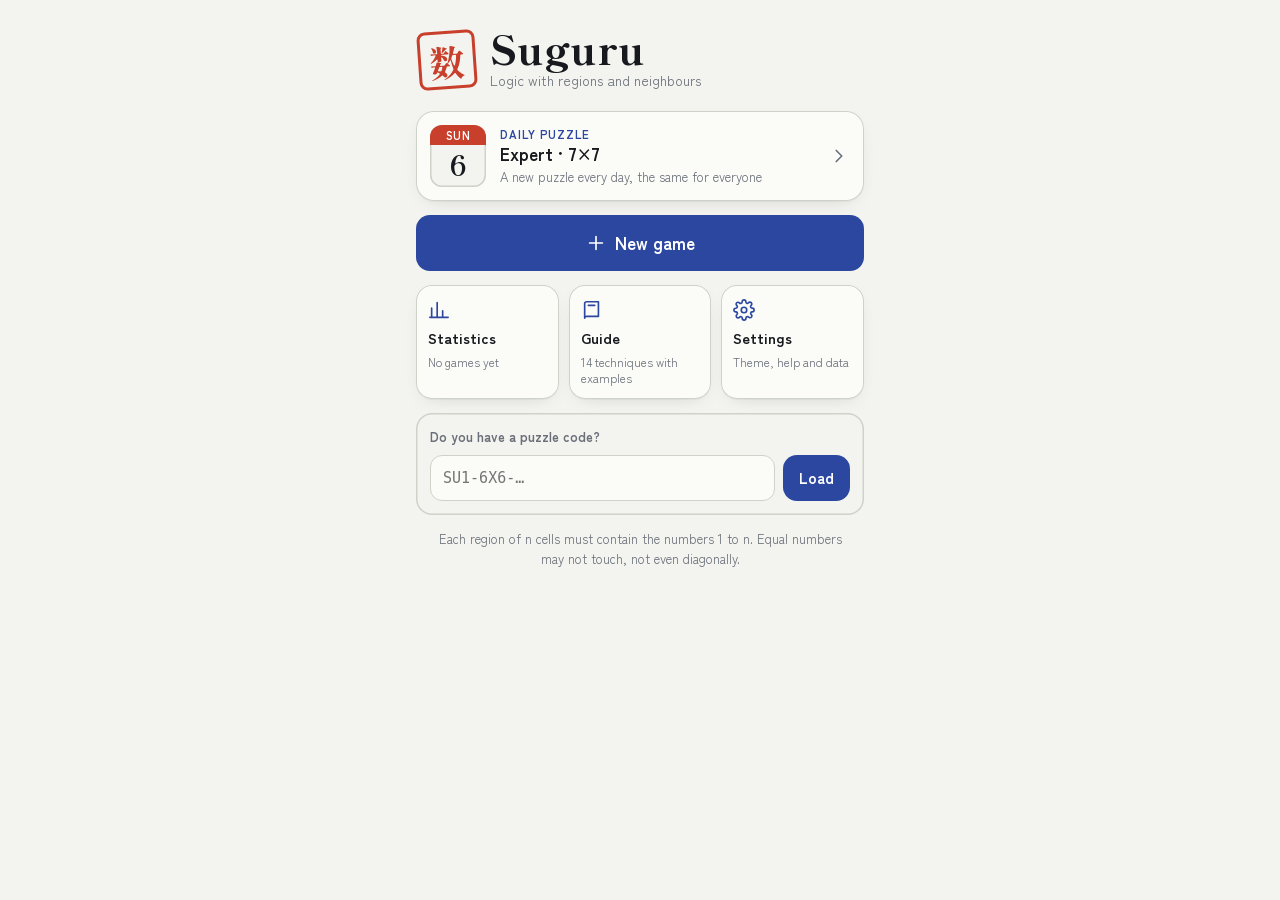
==== web/index.html @ 10d122e7 "Add files via upload" ====
<!DOCTYPE html>
<html lang="da">
<head>
<meta charset="utf-8">
<meta name="viewport" content="width=device-width, initial-scale=1, viewport-fit=cover">
<title>Suguru</title>
<meta name="description" content="Suguru med ægte sværhedsgrad, guidede hints og statistik.">
<meta name="theme-color" id="themeColor" content="#f3f4ef">
<meta name="apple-mobile-web-app-capable" content="yes">
<meta name="mobile-web-app-capable" content="yes">
<meta name="apple-mobile-web-app-status-bar-style" content="default">
<meta name="apple-mobile-web-app-title" content="Suguru">
<link rel="manifest" href="manifest.webmanifest">
<link rel="icon" href="icons/icon-192.png" type="image/png">
<link rel="apple-touch-icon" href="icons/apple-touch-icon.png">
<link rel="preconnect" href="https://fonts.googleapis.com">
<link rel="preconnect" href="https://fonts.gstatic.com" crossorigin>
<link href="https://fonts.googleapis.com/css2?family=Shippori+Mincho+B1:wght@600;800&family=Zen+Kaku+Gothic+New:wght@400;500;700&display=swap" rel="stylesheet">
<link rel="stylesheet" href="css/app.css">
</head>
<body>

<!-- ============ FORSIDE ============ -->
<section class="view" id="v-home" aria-label="Forside">
  <header class="hero">
    <div class="stamp" aria-hidden="true">数</div>
    <h1>Suguru</h1>
    <p>Logik med regioner og naboer</p>
  </header>

  <div class="card install" id="installCard" hidden>
    <svg class="i" viewBox="0 0 24 24"><path d="M12 3v12M8 7l4-4 4 4M5 12v7a2 2 0 0 0 2 2h10a2 2 0 0 0 2-2v-7"/></svg>
    <div><strong>Læg Suguru på hjemmeskærmen</strong><span class="sub">Tryk på Del-knappen i Safari og vælg »Føj til hjemmeskærm«. Så kører spillet som en app, også offline.</span></div>
    <button class="x" id="installX" type="button" aria-label="Skjul">×</button>
  </div>

  <button class="card" id="contCard" type="button" hidden>
    <div class="thumb" id="contThumb" aria-hidden="true"></div>
    <div><span class="eyebrow">Fortsæt</span><strong id="contTitle"></strong><span class="sub" id="contSub"></span></div>
    <svg class="i chev" viewBox="0 0 24 24"><path d="M9 6l6 6-6 6"/></svg>
  </button>

  <button class="card" id="dailyCard" type="button">
    <div class="cal" aria-hidden="true"><span id="dailyDow"></span><b id="dailyDay"></b></div>
    <div><span class="eyebrow">Dagens opgave</span><strong id="dailyTitle"></strong><span class="sub" id="dailySub"></span></div>
    <svg class="i chev" viewBox="0 0 24 24"><path d="M9 6l6 6-6 6"/></svg>
  </button>

  <button class="primary big" id="homeNew" type="button">
    <svg class="i" viewBox="0 0 24 24"><path d="M12 5v14M5 12h14"/></svg>Nyt spil</button>

  <div class="tiles">
    <button class="tile" id="homeStats" type="button">
      <svg class="i" viewBox="0 0 24 24"><path d="M4 20V10M10 20V4M16 20v-7M22 20H2"/></svg><span>Statistik</span><small id="homeStatsSub"></small></button>
    <button class="tile" id="homeGuide" type="button">
      <svg class="i" viewBox="0 0 24 24"><path d="M4 5a2 2 0 0 1 2-2h13v16H6a2 2 0 0 0-2 2zM4 5v16M8 7h7"/></svg><span>Guide</span><small>14 teknikker med eksempler</small></button>
    <button class="tile" id="homeSettings" type="button">
      <svg class="i" viewBox="0 0 24 24"><circle cx="12" cy="12" r="3"/><path d="M19.4 15a1.7 1.7 0 0 0 .3 1.8l.1.1a2 2 0 1 1-2.8 2.8l-.1-.1a1.7 1.7 0 0 0-1.8-.3 1.7 1.7 0 0 0-1 1.5V21a2 2 0 1 1-4 0v-.1a1.7 1.7 0 0 0-1.1-1.5 1.7 1.7 0 0 0-1.8.3l-.1.1a2 2 0 1 1-2.8-2.8l.1-.1a1.7 1.7 0 0 0 .3-1.8 1.7 1.7 0 0 0-1.5-1H3a2 2 0 1 1 0-4h.1a1.7 1.7 0 0 0 1.5-1.1 1.7 1.7 0 0 0-.3-1.8l-.1-.1a2 2 0 1 1 2.8-2.8l.1.1a1.7 1.7 0 0 0 1.8.3H9a1.7 1.7 0 0 0 1-1.5V3a2 2 0 1 1 4 0v.1a1.7 1.7 0 0 0 1 1.5 1.7 1.7 0 0 0 1.8-.3l.1-.1a2 2 0 1 1 2.8 2.8l-.1.1a1.7 1.7 0 0 0-.3 1.8V9a1.7 1.7 0 0 0 1.5 1H21a2 2 0 1 1 0 4h-.1a1.7 1.7 0 0 0-1.5 1z"/></svg><span>Indstillinger</span><small id="homeSetSub">Tema, hjælp og data</small></button>
  </div>

  <form class="codeform" id="codeForm">
    <label for="codeInput">Har du en opgavekode?</label>
    <div class="coderow">
      <input id="codeInput" type="text" placeholder="SU1-6X6-…" autocomplete="off" autocapitalize="characters" spellcheck="false">
      <button class="primary" type="submit">Hent</button>
    </div>
  </form>
  <p class="rules">Hver region med n felter skal indeholde tallene 1 til n. Ens tal må ikke røre hinanden, heller ikke diagonalt.</p>
</section>

<!-- ============ NYT SPIL ============ -->
<section class="view" id="v-new" aria-label="Nyt spil">
  <div class="bar"><button class="iconbtn" type="button" data-back aria-label="Tilbage"><svg class="i" viewBox="0 0 24 24"><path d="M15 6l-6 6 6 6"/></svg></button><h2>Nyt spil</h2><span></span></div>
  <h3 class="sec">Størrelse</h3>
  <div class="sizes" id="sizes" role="group" aria-label="Størrelse"></div>
  <h3 class="sec">Sværhedsgrad</h3>
  <div id="levels"></div>
  <h3 class="sec">Nuance <small>· hvor i niveauet</small></h3>
  <div class="seg" id="nuances" role="group" aria-label="Nuance"></div>
  <h3 class="sec">Type <small>· ét svært træk eller mange</small></h3>
  <div class="seg" id="kinds" role="group" aria-label="Type"></div>
  <h3 class="sec">Teknik <small>· valgfrit</small></h3>
  <div id="musts"></div>
  <h3 class="sec">Regioner op til</h3>
  <div class="seg" id="maxsizes" role="group" aria-label="Største region"></div>
  <p class="note" id="newNote"></p>
  <div class="dock"><button class="primary big" id="startBtn" type="button">Start</button></div>
</section>

<!-- ============ SPIL ============ -->
<section class="view" id="v-game" aria-label="Spillet">
  <div class="bar">
    <button class="iconbtn" type="button" id="gameBack" aria-label="Til forsiden"><svg class="i" viewBox="0 0 24 24"><path d="M15 6l-6 6 6 6"/></svg></button>
    <button class="titlebtn" type="button" id="gameTitle" aria-label="Om opgaven og sværhedsgraden"><span class="pill" id="levelPill"></span><small id="gameSub"></small></button>
    <button class="iconbtn" type="button" id="menuBtn" aria-label="Menu"><svg class="i" viewBox="0 0 24 24"><circle cx="5" cy="12" r="1.2"/><circle cx="12" cy="12" r="1.2"/><circle cx="19" cy="12" r="1.2"/></svg></button>
  </div>
  <div class="status" id="status" aria-live="polite"></div>
  <div class="board"><svg id="grid" role="grid" aria-label="Suguru-gitter"></svg></div>

  <div class="hint" id="hintPanel" hidden aria-live="polite">
    <div class="hint-head"><span class="hint-tag" id="hintTag">Hint</span>
      <button type="button" class="hint-close" id="hintClose" aria-label="Luk hint">×</button></div>
    <p id="hintText"></p>
    <details id="hintChain" hidden><summary id="hintChainSum">Se hele kæden</summary><ol id="hintChainList"></ol></details>
    <div class="hint-nav" id="hintNav">
      <button type="button" id="hintPrev">Forrige</button>
      <div class="hdots" id="hintDots" aria-hidden="true"></div>
      <button type="button" class="go" id="hintNext">Næste</button>
    </div>
    <button type="button" class="link" id="hintGuide">Læs om teknikken i guiden</button>
  </div>

  <p class="msg" id="msg" aria-live="polite"></p>
  <div class="pad" id="pad"></div>
  <div class="tools">
    <button type="button" id="noteBtn" aria-pressed="false"><svg class="i" viewBox="0 0 24 24"><path d="M16.5 3.5a2.1 2.1 0 0 1 3 3L8 18l-4 1 1-4z"/></svg>Blyant</button>
    <button type="button" id="eraseBtn"><svg class="i" viewBox="0 0 24 24"><path d="M20 20H8l-4-4a1.5 1.5 0 0 1 0-2.1L13.9 4a1.5 1.5 0 0 1 2.1 0l4 4a1.5 1.5 0 0 1 0 2.1L11 19M7 11l6 6"/></svg>Visk ud</button>
    <button type="button" id="undoBtn"><svg class="i" viewBox="0 0 24 24"><path d="M9 14L4 9l5-5"/><path d="M4 9h10.5a5.5 5.5 0 0 1 0 11H11"/></svg>Fortryd</button>
    <button type="button" id="hintBtn"><svg class="i" viewBox="0 0 24 24"><path d="M9 18h6M10 21h4M12 3a6 6 0 0 0-3.6 10.8c.6.5 1 1.2 1.1 2.2h5c.1-1 .5-1.7 1.1-2.2A6 6 0 0 0 12 3z"/></svg>Hint</button>
  </div>
  <p class="padhint" id="padhint"></p>
</section>

<!-- ============ STATISTIK ============ -->
<section class="view" id="v-stats" aria-label="Statistik">
  <div class="bar"><button class="iconbtn" type="button" data-back aria-label="Tilbage"><svg class="i" viewBox="0 0 24 24"><path d="M15 6l-6 6 6 6"/></svg></button><h2>Statistik</h2><span></span></div>
  <div id="statsBody" style="display:flex;flex-direction:column;gap:12px"></div>
</section>

<!-- ============ INDSTILLINGER ============ -->
<section class="view" id="v-settings" aria-label="Indstillinger">
  <div class="bar"><button class="iconbtn" type="button" data-back aria-label="Tilbage"><svg class="i" viewBox="0 0 24 24"><path d="M15 6l-6 6 6 6"/></svg></button><h2>Indstillinger</h2><span></span></div>
  <div id="setBody" style="display:flex;flex-direction:column;gap:12px"></div>
</section>

<!-- ============ GUIDE ============ -->
<section class="view" id="v-guide" aria-label="Guide">
  <div class="bar"><button class="iconbtn" type="button" data-back aria-label="Tilbage"><svg class="i" viewBox="0 0 24 24"><path d="M15 6l-6 6 6 6"/></svg></button><h2>Guide</h2><span></span></div>
  <iframe id="guideFrame" title="Suguru-strategier"></iframe>
</section>

<div class="sheet" id="sheet" hidden><div class="backdrop" id="sheetBackdrop"></div>
  <div class="panel" role="dialog" aria-modal="true"><div class="grab" aria-hidden="true"></div><div id="sheetBody"></div></div></div>
<div class="busy" id="busy" hidden><div class="busycard"><div class="spinner" aria-hidden="true">数</div><p id="busyText">Laver opgave …</p>
  <small id="busySub"></small><button class="secondary" type="button" id="busyCancel">Annullér</button></div></div>
<div class="tip" id="tip" hidden role="tooltip"></div>
<div class="toast" id="toast" role="status"></div>

<script src="js/lang/en.js"></script>
<script src="js/i18n.js"></script>
<script src="js/engine.js"></script>
<script src="js/tutor.js"></script>
<script src="js/grade.js"></script>
<script src="js/code.js"></script>
<script src="js/route.js"></script>
<script src="js/core.js"></script>
<script src="js/home.js"></script>
<script src="js/newgame.js"></script>
<script src="js/store.js"></script>
<script src="js/board.js"></script>
<script src="js/play.js"></script>
<script src="js/stats.js"></script>
<script src="js/analysis.js"></script>
<script src="js/settings.js"></script>
<script src="js/main.js"></script>
</body>
</html>
---- web/css/app.css ----
/* Papir og tusch: lyst papir, sort blæk, indigo til dine tal, rødt stempel. Én smal kolonne til telefonen. */
:root {
  --paper: #f3f4ef;
  --cell: #fbfbf8;
  --ink: #17191e;
  --indigo: #2c47a0;
  --mute: #6a6f79;
  --grid: #cfd2c9;
  --sel: #c9d6f8;
  --given: #e1e3da;
  --warn: #b4690e;
  --pat: #dde4f7;
  --tgt: #f5e9bd;
  --hypo: #a8610b;
  --badbg: #f6d6ce;
  --peer: #eef0ea;
  --same: #e6ebf8;
  --bad: #c8402b;
  --stamp: #c8402b;
  --chip: #e7e9e2;
  --onaccent: #ffffff;
  --shadow: 0 1px 0 rgba(23, 25, 30, 0.04), 0 6px 20px -12px rgba(23, 25, 30, 0.25);
  --font-display: "Shippori Mincho B1", "Hiragino Mincho ProN", Georgia, serif;
  --font-body: "Zen Kaku Gothic New", "Hiragino Sans", system-ui, sans-serif;
  --mono: ui-monospace, "SF Mono", Menlo, monospace;
  color-scheme: light;
}
@media (prefers-color-scheme: dark) {
  :root:not([data-theme="light"]) {
    --paper: #121419;
    --cell: #1a1d23;
    --ink: #e9eaee;
    --indigo: #93a9f2;
    --mute: #959aa6;
    --grid: #343843;
    --sel: #33437a;
    --given: #2a2e37;
    --warn: #f0a54a;
    --pat: #26304f;
    --tgt: #3d3520;
    --hypo: #f0a54a;
    --badbg: #4a2620;
    --peer: #1d2028;
    --same: #222a40;
    --bad: #ff7c64;
    --stamp: #e0563f;
    --chip: #252830;
    --onaccent: #0f1220;
    --shadow: 0 0 0 1px rgba(255, 255, 255, 0.03);
    color-scheme: dark;
  }
}
:root[data-theme="dark"] {
  --paper: #121419;
  --cell: #1a1d23;
  --ink: #e9eaee;
  --indigo: #93a9f2;
  --mute: #959aa6;
  --grid: #343843;
  --sel: #33437a;
  --given: #2a2e37;
  --warn: #f0a54a;
  --pat: #26304f;
  --tgt: #3d3520;
  --hypo: #f0a54a;
  --badbg: #4a2620;
  --peer: #1d2028;
  --same: #222a40;
  --bad: #ff7c64;
  --stamp: #e0563f;
  --chip: #252830;
  --onaccent: #0f1220;
  --shadow: 0 0 0 1px rgba(255, 255, 255, 0.03);
  color-scheme: dark;
}
* {
  box-sizing: border-box;
}
html,
body {
  margin: 0;
  background: var(--paper);
  color: var(--ink);
}
body {
  font-family: var(--font-body);
  font-size: 15px;
  line-height: 1.5;
  -webkit-tap-highlight-color: transparent;
  padding: env(safe-area-inset-top) env(safe-area-inset-right) 0 env(safe-area-inset-left);
  overscroll-behavior-y: none;
}
button {
  font: inherit;
  color: inherit;
  touch-action: manipulation;
  -webkit-user-select: none;
  user-select: none;
  -webkit-touch-callout: none;
}
.pad,
.tools,
.board {
  touch-action: manipulation;
}
button:focus-visible,
a:focus-visible,
input:focus-visible,
textarea:focus-visible {
  outline: 2px solid var(--indigo);
  outline-offset: 2px;
}
[hidden] {
  display: none !important;
}
svg.i {
  width: 22px;
  height: 22px;
  flex: 0 0 auto;
  fill: none;
  stroke: currentColor;
  stroke-width: 1.8;
  stroke-linecap: round;
  stroke-linejoin: round;
}

.view {
  display: none;
  max-width: 480px;
  margin: 0 auto;
  min-height: 100vh;
  min-height: 100dvh;
  flex-direction: column;
  gap: 14px;
  padding: 10px 16px calc(28px + env(safe-area-inset-bottom));
}
.view.active {
  display: flex;
}
@media (prefers-reduced-motion: no-preference) {
  .view.active.fwd {
    animation: inR 0.24s cubic-bezier(0.2, 0.8, 0.2, 1);
  }
  .view.active.back {
    animation: inL 0.24s cubic-bezier(0.2, 0.8, 0.2, 1);
  }
  @keyframes inR {
    from {
      opacity: 0;
      transform: translateX(24px);
    }
    to {
      opacity: 1;
      transform: none;
    }
  }
  @keyframes inL {
    from {
      opacity: 0;
      transform: translateX(-24px);
    }
    to {
      opacity: 1;
      transform: none;
    }
  }
}

/* Topbjælke */
.bar {
  display: grid;
  grid-template-columns: 44px 1fr 44px;
  align-items: center;
  min-height: 48px;
  position: sticky;
  top: 0;
  z-index: 5;
  margin: -10px -16px 0;
  padding: env(safe-area-inset-top, 0) 10px 0;
  background: color-mix(in srgb, var(--paper) 88%, transparent);
  -webkit-backdrop-filter: blur(10px);
  backdrop-filter: blur(10px);
}
.bar h2 {
  margin: 0;
  text-align: center;
  font-family: var(--font-display);
  font-weight: 800;
  font-size: 19px;
}
.iconbtn {
  width: 44px;
  height: 44px;
  display: grid;
  place-items: center;
  border: 0;
  background: none;
  border-radius: 12px;
  cursor: pointer;
  color: var(--ink);
}
.iconbtn:active {
  background: var(--chip);
}
.iconbtn svg.i {
  width: 26px;
  height: 26px;
}

/* Forside */
.hero {
  display: grid;
  grid-template-columns: auto 1fr;
  gap: 2px 14px;
  align-items: center;
  padding: 18px 2px 6px;
}
.stamp {
  grid-row: span 2;
  width: 58px;
  height: 58px;
  border: 3px solid var(--stamp);
  color: var(--stamp);
  border-radius: 8px;
  display: grid;
  place-items: center;
  font-family: var(--font-display);
  font-weight: 800;
  font-size: 36px;
  transform: rotate(-4deg);
}
.hero h1 {
  margin: 0;
  font-family: var(--font-display);
  font-weight: 800;
  font-size: 40px;
  line-height: 1;
  letter-spacing: 0.01em;
}
.hero p {
  margin: 0;
  color: var(--mute);
  font-size: 14px;
}
.card {
  display: grid;
  grid-template-columns: auto 1fr auto;
  gap: 14px;
  align-items: center;
  width: 100%;
  text-align: left;
  background: var(--cell);
  border: 0;
  border-radius: 18px;
  padding: 14px;
  box-shadow:
    var(--shadow),
    inset 0 0 0 1px var(--grid);
  cursor: pointer;
}
.card:active {
  transform: scale(0.99);
}
.card .eyebrow {
  display: block;
  font-size: 11.5px;
  font-weight: 700;
  letter-spacing: 0.08em;
  text-transform: uppercase;
  color: var(--indigo);
}
.card strong {
  display: block;
  font-size: 17px;
  line-height: 1.25;
}
.card .sub {
  display: block;
  font-size: 13px;
  color: var(--mute);
  margin-top: 2px;
}
.card .chev {
  color: var(--mute);
}
.thumb svg {
  display: block;
  width: 64px;
  height: 64px;
}
.cal {
  width: 56px;
  height: 62px;
  border-radius: 12px;
  background: var(--paper);
  box-shadow: inset 0 0 0 1.5px var(--grid);
  display: grid;
  grid-template-rows: 20px 1fr;
  overflow: hidden;
  text-align: center;
}
.cal span {
  background: var(--stamp);
  color: #fff;
  font-size: 11px;
  font-weight: 700;
  letter-spacing: 0.06em;
  text-transform: uppercase;
  line-height: 20px;
}
.cal b {
  font-family: var(--font-display);
  font-size: 27px;
  line-height: 40px;
}
.badge {
  display: inline-flex;
  align-items: center;
  gap: 4px;
  font-size: 12px;
  font-weight: 700;
  padding: 2px 8px;
  border-radius: 999px;
  background: var(--chip);
  color: var(--ink);
}
.badge.ok {
  background: color-mix(in srgb, var(--indigo) 18%, var(--cell));
  color: var(--indigo);
}
.primary {
  border: 0;
  background: var(--indigo);
  color: var(--onaccent);
  font-weight: 700;
  padding: 12px 16px;
  border-radius: 14px;
  cursor: pointer;
}
.primary.big {
  width: 100%;
  font-size: 17px;
  padding: 15px;
  display: flex;
  justify-content: center;
  align-items: center;
  gap: 8px;
}
.primary:active {
  filter: brightness(0.94);
}
.primary:disabled {
  opacity: 0.5;
}
.secondary {
  border: 0;
  background: var(--chip);
  color: var(--ink);
  font-weight: 700;
  padding: 12px 16px;
  border-radius: 14px;
  cursor: pointer;
}
.tiles {
  display: grid;
  grid-template-columns: repeat(3, 1fr);
  gap: 10px;
}
.tile {
  display: flex;
  flex-direction: column;
  align-items: flex-start;
  gap: 6px;
  padding: 14px 12px;
  border: 0;
  border-radius: 16px;
  background: var(--cell);
  box-shadow:
    var(--shadow),
    inset 0 0 0 1px var(--grid);
  cursor: pointer;
  text-align: left;
}
.tile svg.i {
  color: var(--indigo);
}
.tile span {
  font-weight: 700;
  font-size: 14.5px;
}
.tile small {
  color: var(--mute);
  font-size: 12px;
  line-height: 1.3;
}
.codeform {
  display: flex;
  flex-direction: column;
  gap: 8px;
  padding: 14px;
  border-radius: 16px;
  background: transparent;
  box-shadow: inset 0 0 0 1.5px var(--grid);
}
.codeform label {
  font-size: 13px;
  font-weight: 700;
  color: var(--mute);
}
.coderow {
  display: flex;
  gap: 8px;
}
.coderow input {
  flex: 1;
  min-width: 0;
  font: 500 15px var(--mono);
  padding: 10px 12px;
  border-radius: 12px;
  border: 1.5px solid var(--grid);
  background: var(--cell);
  color: var(--ink);
  text-transform: uppercase;
}
.rules {
  margin: 0;
  font-size: 13px;
  color: var(--mute);
  text-align: center;
  padding: 0 12px;
}
.install {
  grid-template-columns: auto 1fr auto;
  cursor: default;
}
.install .x {
  border: 0;
  background: none;
  color: var(--mute);
  font-size: 22px;
  cursor: pointer;
  padding: 0 4px;
  align-self: start;
}
.install svg.i {
  color: var(--indigo);
}

/* Nyt spil */
.sec {
  margin: 8px 2px 0;
  font-size: 12px;
  font-weight: 700;
  letter-spacing: 0.08em;
  text-transform: uppercase;
  color: var(--mute);
}
.sec small {
  text-transform: none;
  letter-spacing: 0;
  font-weight: 500;
}
.sizes {
  display: grid;
  grid-template-columns: repeat(5, 1fr);
  gap: 8px;
}
.size {
  display: flex;
  flex-direction: column;
  align-items: center;
  gap: 6px;
  padding: 10px 4px 8px;
  border-radius: 14px;
  border: 0;
  background: var(--cell);
  box-shadow: inset 0 0 0 1.5px var(--grid);
  cursor: pointer;
  font-variant-numeric: tabular-nums;
}
.size svg {
  width: 34px;
  height: 34px;
}
.size b {
  font-size: 14px;
}
.size[aria-pressed="true"] {
  box-shadow: inset 0 0 0 2.5px var(--indigo);
  background: color-mix(in srgb, var(--indigo) 8%, var(--cell));
}
.size[aria-pressed="true"] b {
  color: var(--indigo);
}
.bands {
  display: grid;
  grid-template-columns: repeat(3, 1fr);
  gap: 8px;
}
.band {
  display: grid;
  grid-template-columns: auto 1fr;
  gap: 0 8px;
  align-items: center;
  text-align: left;
  padding: 9px 10px;
  border: 0;
  border-radius: 14px;
  background: var(--cell);
  box-shadow: inset 0 0 0 1.5px var(--grid);
  cursor: pointer;
}
.band b {
  grid-row: span 2;
  font-family: var(--font-display);
  font-weight: 800;
  font-size: 26px;
  color: var(--mute);
}
.band span {
  font-weight: 700;
  font-size: 13.5px;
  line-height: 1.2;
}
.band small {
  font-size: 11.5px;
  color: var(--mute);
}
.band[aria-pressed="true"] {
  box-shadow: inset 0 0 0 2.5px var(--indigo);
  background: color-mix(in srgb, var(--indigo) 8%, var(--cell));
}
.band[aria-pressed="true"] b {
  color: var(--indigo);
}
#musts details summary {
  cursor: pointer;
  color: var(--indigo);
  font-weight: 700;
  font-size: 13.5px;
  padding: 10px 4px 2px;
}
.group {
  background: var(--cell);
  border-radius: 16px;
  box-shadow: inset 0 0 0 1px var(--grid);
  overflow: hidden;
}
.group h4 {
  margin: 0;
  padding: 10px 14px 4px;
  font-size: 12.5px;
  color: var(--mute);
  font-weight: 700;
}
.lvl {
  display: grid;
  grid-template-columns: 30px 1fr auto 22px;
  gap: 0 10px;
  align-items: center;
  width: 100%;
  padding: 10px 14px;
  border: 0;
  background: none;
  text-align: left;
  cursor: pointer;
  border-top: 1px solid var(--grid);
}
.group h4 + .lvl {
  border-top: 0;
}
.lvl .n {
  font-family: var(--font-display);
  font-weight: 800;
  font-size: 22px;
  color: var(--mute);
  text-align: center;
}
.lvl .t {
  font-weight: 700;
}
.lvl .d {
  grid-column: 2;
  font-size: 12.5px;
  color: var(--mute);
  line-height: 1.35;
}
.lvl .c {
  grid-row: span 2;
  grid-column: 3;
  font-size: 12px;
  color: var(--mute);
  font-variant-numeric: tabular-nums;
}
.lvl .r {
  grid-row: span 2;
  grid-column: 4;
  width: 22px;
  height: 22px;
  border-radius: 50%;
  box-shadow: inset 0 0 0 2px var(--grid);
}
.lvl .n {
  grid-row: span 2;
}
.lvl[aria-pressed="true"] {
  background: color-mix(in srgb, var(--indigo) 8%, var(--cell));
}
.lvl[aria-pressed="true"] .n {
  color: var(--indigo);
}
.lvl[aria-pressed="true"] .r {
  box-shadow: inset 0 0 0 7px var(--indigo);
}
.seg {
  display: grid;
  grid-auto-flow: column;
  grid-auto-columns: 1fr;
  gap: 3px;
  padding: 3px;
  border-radius: 12px;
  background: var(--chip);
}
.seg button {
  border: 0;
  background: none;
  border-radius: 9px;
  padding: 8px 4px;
  font-size: 13.5px;
  font-weight: 500;
  cursor: pointer;
  line-height: 1.2;
}
.seg button small {
  display: block;
  font-size: 11px;
  color: var(--mute);
  font-variant-numeric: tabular-nums;
}
.seg button[aria-pressed="true"] {
  background: var(--cell);
  font-weight: 700;
  box-shadow: 0 1px 3px rgba(0, 0, 0, 0.12);
}
.seg button:disabled {
  opacity: 0.35;
}
.note {
  margin: 0;
  font-size: 13px;
  color: var(--mute);
  min-height: 1em;
}
.dock {
  position: sticky;
  bottom: 0;
  margin: auto -16px calc(-28px - env(safe-area-inset-bottom));
  padding: 12px 16px calc(14px + env(safe-area-inset-bottom));
  background: linear-gradient(to bottom, transparent, var(--paper) 30%);
}

/* Spil */
.titlebtn {
  display: flex;
  flex-direction: column;
  align-items: center;
  gap: 1px;
  border: 0;
  background: none;
  cursor: pointer;
  padding: 2px 0;
  min-width: 0;
}
.titlebtn small {
  color: var(--mute);
  font-size: 12px;
  white-space: nowrap;
  overflow: hidden;
  text-overflow: ellipsis;
  max-width: 100%;
}
.pill {
  display: inline-flex;
  align-items: center;
  gap: 6px;
  font-weight: 700;
  font-size: 15px;
  white-space: nowrap;
}
.pill .val {
  font-family: var(--font-display);
  font-weight: 800;
}
.pill svg.i {
  width: 16px;
  height: 16px;
  color: var(--mute);
}
.status {
  display: flex;
  align-items: center;
  gap: 10px;
  font-size: 13px;
  color: var(--mute);
  font-variant-numeric: tabular-nums;
  min-height: 22px;
}
.dots {
  display: inline-flex;
  gap: 3px;
}
.dots i {
  width: 6px;
  height: 6px;
  border-radius: 50%;
  background: var(--grid);
}
.dots i.on {
  background: var(--indigo);
}
.status .timer {
  margin-left: auto;
  font-weight: 700;
  color: var(--ink);
  font-size: 15px;
}
.board {
  position: relative;
}
svg#grid {
  display: block;
  width: 100%;
  height: auto;
  touch-action: manipulation;
  user-select: none;
  -webkit-user-select: none;
}
.pad {
  display: grid;
  grid-template-columns: repeat(var(--padn, 5), 1fr);
  gap: 7px;
}
.pad button {
  border: 0;
  border-radius: 12px;
  background: var(--cell);
  color: var(--ink);
  cursor: pointer;
  box-shadow: inset 0 0 0 1.5px var(--grid);
  font: 800 28px var(--font-display);
  padding: 9px 0;
}
.pad button:disabled {
  opacity: 0.28;
  cursor: default;
}
.pad button.cur {
  background: var(--indigo);
  color: var(--onaccent);
  box-shadow: none;
}
.pad.notes button {
  color: var(--mute);
  font-family: var(--font-body);
  font-weight: 500;
  font-size: 22px;
}
.tools {
  display: grid;
  grid-template-columns: repeat(4, 1fr);
  gap: 7px;
}
.tools button {
  display: flex;
  flex-direction: column;
  align-items: center;
  gap: 2px;
  border: 0;
  background: none;
  border-radius: 12px;
  padding: 6px 2px;
  font-size: 12px;
  font-weight: 500;
  color: var(--ink);
  cursor: pointer;
}
.tools button svg.i {
  width: 24px;
  height: 24px;
}
.tools button:active {
  background: var(--chip);
}
.tools button[aria-pressed="true"] {
  background: var(--indigo);
  color: var(--onaccent);
}
.tools button:disabled {
  opacity: 0.35;
}
.padhint {
  font-size: 12px;
  color: var(--mute);
  margin: -6px 0 0;
  text-align: center;
  min-height: 18px;
}
.msg {
  min-height: 21px;
  margin: -4px 0;
  font-weight: 500;
  font-size: 14px;
  text-align: center;
}
.msg.good {
  color: var(--indigo);
}
.msg.bad {
  color: var(--bad);
}
.msg.warn {
  color: var(--warn);
}
.hint {
  background: var(--cell);
  border-radius: 14px;
  box-shadow:
    inset 0 0 0 1px var(--grid),
    var(--shadow);
  border-left: 5px solid var(--indigo);
  padding: 10px 12px 12px 14px;
  display: flex;
  flex-direction: column;
  gap: 8px;
}
.hint-head {
  display: flex;
  align-items: center;
  gap: 8px;
}
.hint-tag {
  font-weight: 700;
  font-size: 13px;
  color: var(--indigo);
}
.hint-close {
  margin-left: auto;
  border: 0;
  background: none;
  color: var(--mute);
  font-size: 24px;
  line-height: 1;
  cursor: pointer;
  padding: 0 4px;
}
.hint p {
  margin: 0;
  font-size: 14.5px;
  line-height: 1.5;
}
.hint details {
  font-size: 13px;
  color: var(--mute);
}
.hint details summary {
  cursor: pointer;
  color: var(--indigo);
  font-weight: 500;
}
.hint details ol {
  margin: 6px 0 0;
  padding-left: 20px;
  display: flex;
  flex-direction: column;
  gap: 2px;
}
.hint-nav {
  display: grid;
  grid-template-columns: auto 1fr auto;
  gap: 8px;
  align-items: center;
}
.hint-nav button {
  border: 0;
  border-radius: 10px;
  background: var(--paper);
  font-weight: 500;
  font-size: 14px;
  padding: 8px 12px;
  box-shadow: inset 0 0 0 1.5px var(--grid);
  cursor: pointer;
  min-width: 84px;
}
.hint-nav button.go {
  background: var(--indigo);
  color: var(--onaccent);
  box-shadow: none;
  font-weight: 700;
}
.hint-nav button:disabled {
  opacity: 0.4;
}
.hdots {
  display: flex;
  justify-content: center;
  gap: 4px;
  flex-wrap: wrap;
}
.hdots i {
  width: 14px;
  height: 4px;
  border-radius: 2px;
  background: var(--grid);
}
.hdots i.on {
  background: var(--indigo);
}
.hint .link {
  align-self: flex-start;
  border: 0;
  background: none;
  padding: 0;
  color: var(--indigo);
  font-size: 13px;
  text-decoration: underline;
  cursor: pointer;
}
@media (prefers-reduced-motion: no-preference) {
  .cellbg {
    transition: fill 0.12s;
  }
  .solved-flash {
    animation: flash 0.9s ease-out;
  }
  @keyframes flash {
    0% {
      opacity: 0.2;
    }
    100% {
      opacity: 1;
    }
  }
}

/* Ark (bottom sheet) */
.sheet {
  position: fixed;
  inset: 0;
  z-index: 30;
}
.sheet .backdrop {
  position: absolute;
  inset: 0;
  background: rgba(10, 12, 16, 0.42);
  opacity: 0;
  transition: opacity 0.2s;
}
.sheet .panel {
  position: absolute;
  left: 0;
  right: 0;
  bottom: 0;
  max-width: 520px;
  margin: 0 auto;
  max-height: 88vh;
  max-height: 88dvh;
  overflow: auto;
  background: var(--paper);
  border-radius: 22px 22px 0 0;
  padding: 8px 18px calc(20px + env(safe-area-inset-bottom));
  transform: translateY(100%);
  transition: transform 0.26s cubic-bezier(0.2, 0.8, 0.2, 1);
  box-shadow: 0 -10px 40px rgba(0, 0, 0, 0.2);
}
.sheet.open .backdrop {
  opacity: 1;
}
.sheet.open .panel {
  transform: none;
}
.grab {
  width: 40px;
  height: 5px;
  border-radius: 3px;
  background: var(--grid);
  margin: 2px auto 12px;
}
.sheet h2 {
  margin: 0 0 4px;
  font-family: var(--font-display);
  font-weight: 800;
  font-size: 22px;
  text-wrap: balance;
}
.sheet p {
  margin: 0 0 10px;
}
.menu {
  display: flex;
  flex-direction: column;
  background: var(--cell);
  border-radius: 16px;
  box-shadow: inset 0 0 0 1px var(--grid);
  overflow: hidden;
  margin-bottom: 12px;
}
.menu button {
  display: flex;
  align-items: center;
  gap: 14px;
  padding: 13px 16px;
  border: 0;
  background: none;
  text-align: left;
  cursor: pointer;
  font-size: 15.5px;
  border-top: 1px solid var(--grid);
}
.menu button:first-child {
  border-top: 0;
}
.menu button:active {
  background: var(--chip);
}
.menu button svg.i {
  color: var(--indigo);
}
.menu button small {
  margin-left: auto;
  color: var(--mute);
  font-size: 12.5px;
  text-align: right;
}
.menu button.danger,
.menu button.danger svg.i {
  color: var(--bad);
}
.actions {
  display: flex;
  flex-direction: column;
  gap: 8px;
  margin-top: 8px;
}
.actions.row2 {
  flex-direction: row;
}
.actions.row2 > * {
  flex: 1;
}

/* Løst */
.solved {
  text-align: center;
  padding: 6px 0 4px;
}
.bigstamp {
  width: 92px;
  height: 92px;
  margin: 6px auto 10px;
  border: 4px solid var(--stamp);
  color: var(--stamp);
  border-radius: 12px;
  display: grid;
  place-items: center;
  font-family: var(--font-display);
  font-weight: 800;
  font-size: 58px;
  transform: rotate(-6deg);
}
@media (prefers-reduced-motion: no-preference) {
  .sheet.open .bigstamp {
    animation: stampin 0.5s cubic-bezier(0.3, 1.6, 0.5, 1) 0.1s both;
  }
  @keyframes stampin {
    from {
      transform: rotate(-20deg) scale(1.9);
      opacity: 0;
    }
    to {
      transform: rotate(-6deg) scale(1);
      opacity: 1;
    }
  }
}
.solved .sub {
  color: var(--mute);
  margin-bottom: 14px;
}
.record {
  display: inline-block;
  margin: 10px 0 0;
  padding: 6px 12px;
  border-radius: 999px;
  background: color-mix(in srgb, var(--indigo) 14%, var(--cell));
  color: var(--indigo);
  font-weight: 700;
  font-size: 13.5px;
}

.routeline {
  display: block;
  width: 100%;
  margin: 12px 0 0;
  padding: 10px 12px;
  border: 0;
  border-radius: 14px;
  background: var(--cell);
  box-shadow: inset 0 0 0 1px var(--grid);
  text-align: left;
  font-size: 13.5px;
  cursor: pointer;
  line-height: 1.4;
}
.routeline b {
  color: var(--indigo);
}
.routeline .more {
  display: block;
  color: var(--indigo);
  font-size: 12.5px;
  font-weight: 700;
  margin-top: 2px;
}
.rkpi {
  display: flex;
  align-items: baseline;
  gap: 10px;
  margin: 2px 0 6px;
}
.rkpi b {
  font-family: var(--font-display);
  font-weight: 800;
  font-size: 40px;
  line-height: 1;
  white-space: nowrap;
}
.rkpi span {
  font-size: 13px;
  color: var(--mute);
}
.notable {
  list-style: none;
  margin: 6px 0 0;
  padding: 0;
}
.notable li {
  padding: 9px 0;
  border-top: 1px solid var(--grid);
  font-size: 13.5px;
  line-height: 1.45;
}
.notable li b.k {
  display: inline-block;
  min-width: 0;
  margin-right: 6px;
  font-variant-numeric: tabular-nums;
}
.notable .tag {
  display: inline-block;
  font-size: 11px;
  font-weight: 700;
  letter-spacing: 0.04em;
  text-transform: uppercase;
  padding: 1px 7px;
  border-radius: 999px;
  background: var(--chip);
  color: var(--ink);
  margin-right: 6px;
}
.notable .tag.harder {
  background: color-mix(in srgb, var(--warn) 22%, var(--cell));
  color: var(--warn);
}
.notable .tag.wrong,
.notable .tag.guess {
  background: color-mix(in srgb, var(--bad) 18%, var(--cell));
  color: var(--bad);
}
.notable .tag.ahead {
  background: color-mix(in srgb, var(--indigo) 15%, var(--cell));
  color: var(--indigo);
}
.caveat {
  font-size: 12px;
  color: var(--mute);
  margin-top: 10px !important;
}

.fcard {
  border-radius: 14px;
  padding: 12px 14px;
  margin-top: 8px;
  background: var(--paper);
  box-shadow: inset 0 0 0 1px var(--grid);
}
.fcard.weak {
  box-shadow:
    inset 4px 0 0 var(--warn),
    inset 0 0 0 1px var(--grid);
}
.fcard.strong {
  box-shadow:
    inset 4px 0 0 var(--indigo),
    inset 0 0 0 1px var(--grid);
}
.fcard .eyebrow {
  display: block;
  font-size: 11.5px;
  font-weight: 700;
  letter-spacing: 0.08em;
  text-transform: uppercase;
  color: var(--warn);
}
.fcard.strong .eyebrow {
  color: var(--indigo);
}
.fcard strong {
  display: block;
  font-size: 17px;
  margin: 2px 0 4px;
}
.fcard strong small {
  font-weight: 500;
  color: var(--mute);
  font-size: 13px;
}
.fcard ul {
  margin: 0;
  padding-left: 18px;
  font-size: 13.5px;
  line-height: 1.45;
  display: flex;
  flex-direction: column;
  gap: 3px;
}

.feltq {
  margin: 12px 0 4px !important;
  font-size: 13px;
  color: var(--mute);
  text-align: left;
}
.seg.felt button {
  font-size: 11.5px;
  padding: 8px 2px;
}
.insight {
  border-radius: 12px;
  padding: 10px 12px;
  background: color-mix(in srgb, var(--indigo) 9%, var(--cell));
  font-size: 13.5px;
  line-height: 1.45;
  margin: 0 0 8px;
}
.insight.warn {
  background: color-mix(in srgb, var(--warn) 14%, var(--cell));
}
table.data td.num,
table.data th.num {
  text-align: right;
}
table.data tr.grp td {
  font-weight: 700;
  color: var(--mute);
  font-size: 11.5px;
  letter-spacing: 0.06em;
  text-transform: uppercase;
  padding-top: 10px;
  border-top: 0;
}

/* Statistik */
.kpis {
  display: grid;
  grid-template-columns: repeat(2, 1fr);
  gap: 10px;
}
.kpis.three {
  grid-template-columns: repeat(3, 1fr);
}
.kpi {
  background: var(--cell);
  border-radius: 16px;
  padding: 12px 14px;
  box-shadow: inset 0 0 0 1px var(--grid);
  text-align: left;
}
.kpis.three .kpi {
  text-align: center;
  padding: 10px 6px;
}
.kpi b {
  display: block;
  font-family: var(--font-display);
  font-weight: 800;
  font-size: 30px;
  line-height: 1.1;
  font-variant-numeric: tabular-nums;
}
.kpi span {
  display: block;
  font-size: 12.5px;
  font-weight: 700;
  color: var(--ink);
}
.kpi small {
  display: block;
  font-size: 12px;
  color: var(--mute);
}
.panelcard {
  background: var(--cell);
  border-radius: 16px;
  padding: 14px;
  box-shadow: inset 0 0 0 1px var(--grid);
}
.panelcard h3 {
  margin: 0 0 2px;
  font-size: 15px;
}
.panelcard > p {
  margin: 0 0 10px;
  font-size: 12.5px;
  color: var(--mute);
}
.barrow {
  display: grid;
  grid-template-columns: 22px minmax(0, 1fr) 36px 46px;
  gap: 2px 8px;
  align-items: center;
  padding: 5px 0;
  cursor: default;
}
.barrow .n {
  font-family: var(--font-display);
  font-weight: 800;
  color: var(--mute);
  text-align: center;
  grid-row: span 2;
}
.barrow .name {
  font-size: 13px;
  white-space: nowrap;
  overflow: hidden;
  text-overflow: ellipsis;
}
.barrow .track {
  grid-column: 2;
  height: 8px;
  border-radius: 4px;
  background: var(--chip);
  overflow: hidden;
}
.barrow .fill {
  height: 100%;
  border-radius: 4px;
  background: var(--indigo);
  min-width: 0;
}
.barrow .cnt {
  grid-column: 3;
  grid-row: 1 / span 2;
  text-align: right;
  font-weight: 700;
  font-variant-numeric: tabular-nums;
}
.barrow .best {
  grid-column: 4;
  grid-row: 1 / span 2;
  text-align: right;
  font-size: 12px;
  color: var(--mute);
  font-variant-numeric: tabular-nums;
}
.barrow.zero .name,
.barrow.zero .cnt {
  color: var(--mute);
}
.heat {
  display: block;
  width: 100%;
  height: auto;
}
.legendrow {
  display: flex;
  align-items: center;
  gap: 4px;
  justify-content: flex-end;
  font-size: 11.5px;
  color: var(--mute);
  margin-top: 6px;
}
.legendrow i {
  width: 11px;
  height: 11px;
  border-radius: 3px;
  display: inline-block;
}
.trend {
  display: block;
  width: 100%;
  height: auto;
}
.games {
  display: flex;
  flex-direction: column;
}
.game {
  display: grid;
  grid-template-columns: 46px 1fr auto;
  gap: 0 12px;
  align-items: center;
  padding: 10px 0;
  border: 0;
  border-top: 1px solid var(--grid);
  background: none;
  text-align: left;
  cursor: pointer;
  width: 100%;
}
.game:first-child {
  border-top: 0;
}
.game .v {
  font-family: var(--font-display);
  font-weight: 800;
  font-size: 22px;
  text-align: center;
  color: var(--indigo);
}
.game.lost .v {
  color: var(--mute);
}
.game .t {
  font-weight: 700;
  font-size: 14px;
}
.game .s {
  font-size: 12.5px;
  color: var(--mute);
}
.game .b {
  display: flex;
  flex-direction: column;
  align-items: flex-end;
  gap: 3px;
  font-variant-numeric: tabular-nums;
  font-weight: 700;
}
.empty {
  text-align: center;
  color: var(--mute);
  padding: 30px 20px;
}
.empty .stamp {
  margin: 0 auto 12px;
  opacity: 0.6;
}
.tip {
  position: fixed;
  z-index: 40;
  pointer-events: none;
  background: var(--ink);
  color: var(--paper);
  font-size: 12.5px;
  line-height: 1.35;
  padding: 7px 10px;
  border-radius: 10px;
  max-width: 240px;
  box-shadow: 0 6px 20px rgba(0, 0, 0, 0.25);
}
.tablelink {
  border: 0;
  background: none;
  color: var(--indigo);
  font-size: 12.5px;
  padding: 0;
  margin-top: 8px;
  cursor: pointer;
  text-decoration: underline;
}
table.data {
  width: 100%;
  border-collapse: collapse;
  font-size: 12.5px;
  margin-top: 8px;
  font-variant-numeric: tabular-nums;
}
table.data th,
table.data td {
  text-align: left;
  padding: 4px 4px;
  border-top: 1px solid var(--grid);
}
table.data th {
  color: var(--mute);
  font-weight: 700;
}

/* Indstillinger */
.set {
  display: grid;
  grid-template-columns: 1fr auto;
  gap: 2px 12px;
  align-items: center;
  padding: 12px 16px;
  border-top: 1px solid var(--grid);
}
.set:first-child {
  border-top: 0;
}
.set span {
  font-weight: 500;
}
.set small {
  grid-column: 1;
  font-size: 12.5px;
  color: var(--mute);
}
.set > :is(.switch, .seg) {
  grid-row: span 2;
  grid-column: 2;
}
.switch {
  width: 50px;
  height: 30px;
  border-radius: 15px;
  border: 0;
  background: var(--grid);
  position: relative;
  cursor: pointer;
  transition: background 0.15s;
}
.switch::after {
  content: "";
  position: absolute;
  top: 3px;
  left: 3px;
  width: 24px;
  height: 24px;
  border-radius: 50%;
  background: #fff;
  box-shadow: 0 1px 3px rgba(0, 0, 0, 0.3);
  transition: transform 0.15s;
}
.switch[aria-checked="true"] {
  background: var(--indigo);
}
.switch[aria-checked="true"]::after {
  transform: translateX(20px);
}
.set .seg {
  min-width: 190px;
}
.about {
  font-size: 12.5px;
  color: var(--mute);
  text-align: center;
  margin: 4px 10px;
}
textarea.io {
  width: 100%;
  min-height: 140px;
  font: 12px var(--mono);
  padding: 10px;
  border-radius: 12px;
  border: 1.5px solid var(--grid);
  background: var(--cell);
  color: var(--ink);
  resize: vertical;
}

/* Rating */
.rating h3 {
  margin: 14px 0 2px;
  font-size: 15px;
}
.rating p {
  font-size: 13px;
  color: var(--mute);
}
.profile {
  display: grid;
  grid-template-columns: auto 1fr;
  gap: 8px 12px;
  margin: 0 0 12px;
  font-size: 14px;
}
.profile dt {
  font-weight: 700;
  font-size: 12.5px;
  color: var(--mute);
  padding-top: 1px;
}
.profile dd {
  margin: 0;
}
.decbar {
  display: flex;
  gap: 3px;
  margin: 6px 0 10px;
}
.decbar i {
  flex: 1;
  height: 6px;
  border-radius: 3px;
  background: var(--grid);
}
.decbar i.on {
  background: var(--indigo);
}
.tech {
  list-style: none;
  margin: 0;
  padding: 0;
  display: flex;
  flex-direction: column;
}
.tech li {
  display: grid;
  grid-template-columns: 22px 1fr auto;
  gap: 2px 10px;
  padding: 9px 0;
  border-top: 1px solid var(--grid);
}
.tech li .lv {
  font-family: var(--font-display);
  font-weight: 800;
  color: var(--mute);
  grid-row: span 2;
}
.tech li .name {
  font-weight: 700;
}
.tech li .n {
  font-variant-numeric: tabular-nums;
  font-weight: 700;
  text-align: right;
}
.tech li .d {
  grid-column: 2 / 4;
  font-size: 12.5px;
  color: var(--mute);
  line-height: 1.4;
}
.tech li.unused .name,
.tech li.unused .n {
  color: var(--mute);
  font-weight: 500;
}
.tech li.hardest .lv {
  color: var(--indigo);
}
.tech li.hardest .name::after {
  content: "  sværeste";
  font-size: 11px;
  font-weight: 700;
  color: var(--indigo);
  letter-spacing: 0.04em;
  text-transform: uppercase;
}
.codebox {
  font: 13px var(--mono);
  padding: 10px 12px;
  border-radius: 12px;
  background: var(--cell);
  box-shadow: inset 0 0 0 1px var(--grid);
  overflow-wrap: anywhere;
  user-select: all;
  -webkit-user-select: all;
  margin: 4px 0 8px;
}

/* Guide */
#v-guide {
  padding: 10px 0 0;
  gap: 0;
  max-width: 560px;
}
#v-guide .bar {
  margin: -10px 0 0;
}
#guideFrame {
  display: block;
  width: 100%;
  border: 0;
  height: calc(100vh - 58px);
  height: calc(100dvh - 58px - env(safe-area-inset-top));
  background: var(--paper);
}

/* Ventetid */
.busy {
  position: fixed;
  inset: 0;
  z-index: 50;
  display: grid;
  place-items: center;
  background: color-mix(in srgb, var(--paper) 78%, transparent);
  -webkit-backdrop-filter: blur(6px);
  backdrop-filter: blur(6px);
  padding: 24px;
}
.busycard {
  text-align: center;
  max-width: 300px;
  display: flex;
  flex-direction: column;
  align-items: center;
  gap: 12px;
}
.busycard p {
  margin: 0;
  font-weight: 500;
}
.busycard small {
  color: var(--mute);
  font-variant-numeric: tabular-nums;
  min-height: 1.4em;
}
.spinner {
  width: 54px;
  height: 54px;
  border: 3px solid var(--stamp);
  border-radius: 8px;
  display: grid;
  place-items: center;
  color: var(--stamp);
  font-family: var(--font-display);
  font-weight: 800;
  font-size: 30px;
}
@media (prefers-reduced-motion: no-preference) {
  .spinner {
    animation: wob 1.1s ease-in-out infinite;
  }
  @keyframes wob {
    0%,
    100% {
      transform: rotate(-8deg);
    }
    50% {
      transform: rotate(6deg);
    }
  }
}
.toast {
  position: fixed;
  left: 50%;
  bottom: calc(24px + env(safe-area-inset-bottom));
  transform: translate(-50%, 20px);
  z-index: 60;
  opacity: 0;
  pointer-events: none;
  background: var(--ink);
  color: var(--paper);
  padding: 10px 16px;
  border-radius: 999px;
  font-weight: 500;
  font-size: 14px;
  transition: all 0.2s;
  max-width: 90vw;
  text-align: center;
}
.toast.on {
  opacity: 1;
  transform: translate(-50%, 0);
}
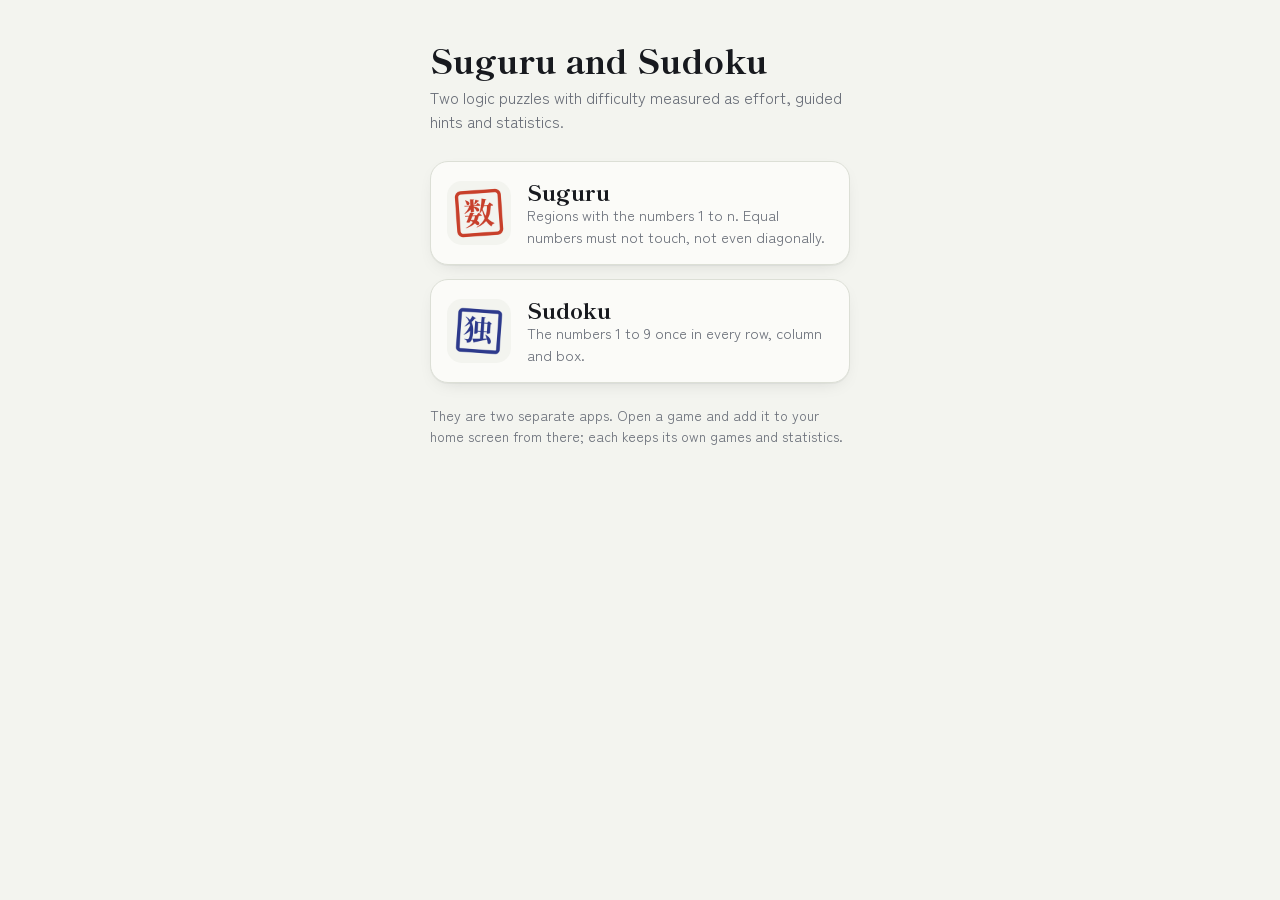
==== commit 69ca3322: "Added Soduko, minor grading changes" ====
--- a/web/index.html
+++ b/web/index.html
@@ -1,167 +1,88 @@
 <!DOCTYPE html>
-<html lang="da">
+<html lang="en">
 <head>
 <meta charset="utf-8">
 <meta name="viewport" content="width=device-width, initial-scale=1, viewport-fit=cover">
-<title>Suguru</title>
-<meta name="description" content="Suguru med ægte sværhedsgrad, guidede hints og statistik.">
-<meta name="theme-color" id="themeColor" content="#f3f4ef">
-<meta name="apple-mobile-web-app-capable" content="yes">
-<meta name="mobile-web-app-capable" content="yes">
-<meta name="apple-mobile-web-app-status-bar-style" content="default">
-<meta name="apple-mobile-web-app-title" content="Suguru">
-<link rel="manifest" href="manifest.webmanifest">
-<link rel="icon" href="icons/icon-192.png" type="image/png">
-<link rel="apple-touch-icon" href="icons/apple-touch-icon.png">
+<title>Suguru and Sudoku</title>
+<meta name="description" content="Two logic puzzles with difficulty measured as effort, guided hints and statistics.">
+<meta name="theme-color" content="#f3f4ef">
+<script>
+  // The front page for both games. Until November 2026 Suguru lived here, so:
+  // - a Suguru app added to the home screen back then still opens here: forward it to Suguru
+  //   (its games and statistics come along, because they are stored at the same address)
+  // - a shared link to a puzzle (#SU1-… or #SD1-…) is forwarded to the right game
+  function forward(first) {
+    var h = location.hash || "";
+    var standalone = window.navigator.standalone === true || (window.matchMedia && matchMedia("(display-mode: standalone)").matches);
+    if (/^#SD1/i.test(h)) location.replace("sudoku/" + h);
+    else if (/^#SU1/i.test(h) || (first && standalone)) location.replace("suguru/" + h);
+  }
+  forward(true);
+  window.addEventListener("hashchange", function () { forward(false); });
+</script>
+<link rel="icon" href="suguru/icons/icon-192.png" type="image/png">
 <link rel="preconnect" href="https://fonts.googleapis.com">
 <link rel="preconnect" href="https://fonts.gstatic.com" crossorigin>
 <link href="https://fonts.googleapis.com/css2?family=Shippori+Mincho+B1:wght@600;800&family=Zen+Kaku+Gothic+New:wght@400;500;700&display=swap" rel="stylesheet">
-<link rel="stylesheet" href="css/app.css">
+<style>
+  :root {
+    --paper: #f3f4ef; --card: #fbfbf8; --ink: #17191e; --mute: #6a6f79; --line: #dcdfd6; --accent: #2c47a0;
+    --display: "Shippori Mincho B1", "Hiragino Mincho ProN", Georgia, serif;
+    --body: "Zen Kaku Gothic New", "Hiragino Sans", system-ui, sans-serif;
+    color-scheme: light dark;
+  }
+  @media (prefers-color-scheme: dark) {
+    :root { --paper: #121419; --card: #1b1e25; --ink: #e9eaee; --mute: #9aa0ab; --line: #2b2f38; --accent: #8fa3ee; }
+  }
+  * { box-sizing: border-box; }
+  body { margin: 0; background: var(--paper); color: var(--ink); font: 16px/1.5 var(--body); }
+  main { max-width: 460px; margin: 0 auto; padding: max(40px, env(safe-area-inset-top)) 20px 40px; }
+  h1 { font: 800 34px/1.15 var(--display); margin: 0 0 6px; }
+  .lede { color: var(--mute); margin: 0 0 28px; }
+  a.game { display: flex; gap: 16px; align-items: center; padding: 16px; margin-bottom: 14px; border-radius: 18px;
+    background: var(--card); border: 1px solid var(--line); color: inherit; text-decoration: none;
+    box-shadow: 0 1px 0 rgba(23, 25, 30, 0.04), 0 6px 20px -12px rgba(23, 25, 30, 0.25); }
+  a.game:active { transform: scale(0.99); }
+  a.game img { width: 64px; height: 64px; border-radius: 15px; flex: none; }
+  a.game strong { display: block; font: 800 22px/1.2 var(--display); }
+  a.game span { display: block; color: var(--mute); font-size: 14.5px; }
+  a.game:focus-visible { outline: 3px solid var(--accent); outline-offset: 2px; }
+  .note { color: var(--mute); font-size: 14px; margin-top: 22px; }
+</style>
 </head>
 <body>
-
-<!-- ============ FORSIDE ============ -->
-<section class="view" id="v-home" aria-label="Forside">
-  <header class="hero">
-    <div class="stamp" aria-hidden="true">数</div>
-    <h1>Suguru</h1>
-    <p>Logik med regioner og naboer</p>
-  </header>
-
-  <div class="card install" id="installCard" hidden>
-    <svg class="i" viewBox="0 0 24 24"><path d="M12 3v12M8 7l4-4 4 4M5 12v7a2 2 0 0 0 2 2h10a2 2 0 0 0 2-2v-7"/></svg>
-    <div><strong>Læg Suguru på hjemmeskærmen</strong><span class="sub">Tryk på Del-knappen i Safari og vælg »Føj til hjemmeskærm«. Så kører spillet som en app, også offline.</span></div>
-    <button class="x" id="installX" type="button" aria-label="Skjul">×</button>
-  </div>
-
-  <button class="card" id="contCard" type="button" hidden>
-    <div class="thumb" id="contThumb" aria-hidden="true"></div>
-    <div><span class="eyebrow">Fortsæt</span><strong id="contTitle"></strong><span class="sub" id="contSub"></span></div>
-    <svg class="i chev" viewBox="0 0 24 24"><path d="M9 6l6 6-6 6"/></svg>
-  </button>
-
-  <button class="card" id="dailyCard" type="button">
-    <div class="cal" aria-hidden="true"><span id="dailyDow"></span><b id="dailyDay"></b></div>
-    <div><span class="eyebrow">Dagens opgave</span><strong id="dailyTitle"></strong><span class="sub" id="dailySub"></span></div>
-    <svg class="i chev" viewBox="0 0 24 24"><path d="M9 6l6 6-6 6"/></svg>
-  </button>
-
-  <button class="primary big" id="homeNew" type="button">
-    <svg class="i" viewBox="0 0 24 24"><path d="M12 5v14M5 12h14"/></svg>Nyt spil</button>
-
-  <div class="tiles">
-    <button class="tile" id="homeStats" type="button">
-      <svg class="i" viewBox="0 0 24 24"><path d="M4 20V10M10 20V4M16 20v-7M22 20H2"/></svg><span>Statistik</span><small id="homeStatsSub"></small></button>
-    <button class="tile" id="homeGuide" type="button">
-      <svg class="i" viewBox="0 0 24 24"><path d="M4 5a2 2 0 0 1 2-2h13v16H6a2 2 0 0 0-2 2zM4 5v16M8 7h7"/></svg><span>Guide</span><small>14 teknikker med eksempler</small></button>
-    <button class="tile" id="homeSettings" type="button">
-      <svg class="i" viewBox="0 0 24 24"><circle cx="12" cy="12" r="3"/><path d="M19.4 15a1.7 1.7 0 0 0 .3 1.8l.1.1a2 2 0 1 1-2.8 2.8l-.1-.1a1.7 1.7 0 0 0-1.8-.3 1.7 1.7 0 0 0-1 1.5V21a2 2 0 1 1-4 0v-.1a1.7 1.7 0 0 0-1.1-1.5 1.7 1.7 0 0 0-1.8.3l-.1.1a2 2 0 1 1-2.8-2.8l.1-.1a1.7 1.7 0 0 0 .3-1.8 1.7 1.7 0 0 0-1.5-1H3a2 2 0 1 1 0-4h.1a1.7 1.7 0 0 0 1.5-1.1 1.7 1.7 0 0 0-.3-1.8l-.1-.1a2 2 0 1 1 2.8-2.8l.1.1a1.7 1.7 0 0 0 1.8.3H9a1.7 1.7 0 0 0 1-1.5V3a2 2 0 1 1 4 0v.1a1.7 1.7 0 0 0 1 1.5 1.7 1.7 0 0 0 1.8-.3l.1-.1a2 2 0 1 1 2.8 2.8l-.1.1a1.7 1.7 0 0 0-.3 1.8V9a1.7 1.7 0 0 0 1.5 1H21a2 2 0 1 1 0 4h-.1a1.7 1.7 0 0 0-1.5 1z"/></svg><span>Indstillinger</span><small id="homeSetSub">Tema, hjælp og data</small></button>
-  </div>
-
-  <form class="codeform" id="codeForm">
-    <label for="codeInput">Har du en opgavekode?</label>
-    <div class="coderow">
-      <input id="codeInput" type="text" placeholder="SU1-6X6-…" autocomplete="off" autocapitalize="characters" spellcheck="false">
-      <button class="primary" type="submit">Hent</button>
-    </div>
-  </form>
-  <p class="rules">Hver region med n felter skal indeholde tallene 1 til n. Ens tal må ikke røre hinanden, heller ikke diagonalt.</p>
-</section>
-
-<!-- ============ NYT SPIL ============ -->
-<section class="view" id="v-new" aria-label="Nyt spil">
-  <div class="bar"><button class="iconbtn" type="button" data-back aria-label="Tilbage"><svg class="i" viewBox="0 0 24 24"><path d="M15 6l-6 6 6 6"/></svg></button><h2>Nyt spil</h2><span></span></div>
-  <h3 class="sec">Størrelse</h3>
-  <div class="sizes" id="sizes" role="group" aria-label="Størrelse"></div>
-  <h3 class="sec">Sværhedsgrad</h3>
-  <div id="levels"></div>
-  <h3 class="sec">Nuance <small>· hvor i niveauet</small></h3>
-  <div class="seg" id="nuances" role="group" aria-label="Nuance"></div>
-  <h3 class="sec">Type <small>· ét svært træk eller mange</small></h3>
-  <div class="seg" id="kinds" role="group" aria-label="Type"></div>
-  <h3 class="sec">Teknik <small>· valgfrit</small></h3>
-  <div id="musts"></div>
-  <h3 class="sec">Regioner op til</h3>
-  <div class="seg" id="maxsizes" role="group" aria-label="Største region"></div>
-  <p class="note" id="newNote"></p>
-  <div class="dock"><button class="primary big" id="startBtn" type="button">Start</button></div>
-</section>
-
-<!-- ============ SPIL ============ -->
-<section class="view" id="v-game" aria-label="Spillet">
-  <div class="bar">
-    <button class="iconbtn" type="button" id="gameBack" aria-label="Til forsiden"><svg class="i" viewBox="0 0 24 24"><path d="M15 6l-6 6 6 6"/></svg></button>
-    <button class="titlebtn" type="button" id="gameTitle" aria-label="Om opgaven og sværhedsgraden"><span class="pill" id="levelPill"></span><small id="gameSub"></small></button>
-    <button class="iconbtn" type="button" id="menuBtn" aria-label="Menu"><svg class="i" viewBox="0 0 24 24"><circle cx="5" cy="12" r="1.2"/><circle cx="12" cy="12" r="1.2"/><circle cx="19" cy="12" r="1.2"/></svg></button>
-  </div>
-  <div class="status" id="status" aria-live="polite"></div>
-  <div class="board"><svg id="grid" role="grid" aria-label="Suguru-gitter"></svg></div>
-
-  <div class="hint" id="hintPanel" hidden aria-live="polite">
-    <div class="hint-head"><span class="hint-tag" id="hintTag">Hint</span>
-      <button type="button" class="hint-close" id="hintClose" aria-label="Luk hint">×</button></div>
-    <p id="hintText"></p>
-    <details id="hintChain" hidden><summary id="hintChainSum">Se hele kæden</summary><ol id="hintChainList"></ol></details>
-    <div class="hint-nav" id="hintNav">
-      <button type="button" id="hintPrev">Forrige</button>
-      <div class="hdots" id="hintDots" aria-hidden="true"></div>
-      <button type="button" class="go" id="hintNext">Næste</button>
-    </div>
-    <button type="button" class="link" id="hintGuide">Læs om teknikken i guiden</button>
-  </div>
-
-  <p class="msg" id="msg" aria-live="polite"></p>
-  <div class="pad" id="pad"></div>
-  <div class="tools">
-    <button type="button" id="noteBtn" aria-pressed="false"><svg class="i" viewBox="0 0 24 24"><path d="M16.5 3.5a2.1 2.1 0 0 1 3 3L8 18l-4 1 1-4z"/></svg>Blyant</button>
-    <button type="button" id="eraseBtn"><svg class="i" viewBox="0 0 24 24"><path d="M20 20H8l-4-4a1.5 1.5 0 0 1 0-2.1L13.9 4a1.5 1.5 0 0 1 2.1 0l4 4a1.5 1.5 0 0 1 0 2.1L11 19M7 11l6 6"/></svg>Visk ud</button>
-    <button type="button" id="undoBtn"><svg class="i" viewBox="0 0 24 24"><path d="M9 14L4 9l5-5"/><path d="M4 9h10.5a5.5 5.5 0 0 1 0 11H11"/></svg>Fortryd</button>
-    <button type="button" id="hintBtn"><svg class="i" viewBox="0 0 24 24"><path d="M9 18h6M10 21h4M12 3a6 6 0 0 0-3.6 10.8c.6.5 1 1.2 1.1 2.2h5c.1-1 .5-1.7 1.1-2.2A6 6 0 0 0 12 3z"/></svg>Hint</button>
-  </div>
-  <p class="padhint" id="padhint"></p>
-</section>
-
-<!-- ============ STATISTIK ============ -->
-<section class="view" id="v-stats" aria-label="Statistik">
-  <div class="bar"><button class="iconbtn" type="button" data-back aria-label="Tilbage"><svg class="i" viewBox="0 0 24 24"><path d="M15 6l-6 6 6 6"/></svg></button><h2>Statistik</h2><span></span></div>
-  <div id="statsBody" style="display:flex;flex-direction:column;gap:12px"></div>
-</section>
-
-<!-- ============ INDSTILLINGER ============ -->
-<section class="view" id="v-settings" aria-label="Indstillinger">
-  <div class="bar"><button class="iconbtn" type="button" data-back aria-label="Tilbage"><svg class="i" viewBox="0 0 24 24"><path d="M15 6l-6 6 6 6"/></svg></button><h2>Indstillinger</h2><span></span></div>
-  <div id="setBody" style="display:flex;flex-direction:column;gap:12px"></div>
-</section>
-
-<!-- ============ GUIDE ============ -->
-<section class="view" id="v-guide" aria-label="Guide">
-  <div class="bar"><button class="iconbtn" type="button" data-back aria-label="Tilbage"><svg class="i" viewBox="0 0 24 24"><path d="M15 6l-6 6 6 6"/></svg></button><h2>Guide</h2><span></span></div>
-  <iframe id="guideFrame" title="Suguru-strategier"></iframe>
-</section>
-
-<div class="sheet" id="sheet" hidden><div class="backdrop" id="sheetBackdrop"></div>
-  <div class="panel" role="dialog" aria-modal="true"><div class="grab" aria-hidden="true"></div><div id="sheetBody"></div></div></div>
-<div class="busy" id="busy" hidden><div class="busycard"><div class="spinner" aria-hidden="true">数</div><p id="busyText">Laver opgave …</p>
-  <small id="busySub"></small><button class="secondary" type="button" id="busyCancel">Annullér</button></div></div>
-<div class="tip" id="tip" hidden role="tooltip"></div>
-<div class="toast" id="toast" role="status"></div>
-
-<script src="js/lang/en.js"></script>
-<script src="js/i18n.js"></script>
-<script src="js/engine.js"></script>
-<script src="js/tutor.js"></script>
-<script src="js/grade.js"></script>
-<script src="js/code.js"></script>
-<script src="js/route.js"></script>
-<script src="js/core.js"></script>
-<script src="js/home.js"></script>
-<script src="js/newgame.js"></script>
-<script src="js/store.js"></script>
-<script src="js/board.js"></script>
-<script src="js/play.js"></script>
-<script src="js/stats.js"></script>
-<script src="js/analysis.js"></script>
-<script src="js/settings.js"></script>
-<script src="js/main.js"></script>
+<main>
+  <h1 id="t">Suguru and Sudoku</h1>
+  <p class="lede" id="l">Two logic puzzles with difficulty measured as effort, guided hints and statistics.</p>
+  <a class="game" href="suguru/">
+    <img src="suguru/icons/icon-192.png" alt="">
+    <div><strong>Suguru</strong><span id="su">Regions with the numbers 1 to n. Equal numbers must not touch, not even diagonally.</span></div>
+  </a>
+  <a class="game" href="sudoku/">
+    <img src="sudoku/icons/icon-192.png" alt="">
+    <div><strong>Sudoku</strong><span id="sd">The numbers 1 to 9 once in every row, column and box.</span></div>
+  </a>
+  <p class="note" id="n">They are two separate apps. Open a game and add it to your home screen from there; each keeps its own games and statistics.</p>
+</main>
+<script>
+  // Danish for Danish phones; the page itself is in English
+  if (/^da\b/i.test(navigator.language || "")) {
+    document.documentElement.lang = "da";
+    document.title = "Suguru og Sudoku";
+    var T = {
+      t: "Suguru og Sudoku",
+      l: "To logikspil med sværhedsgrad målt som indsats, guidede hints og statistik.",
+      su: "Regioner med tallene 1 til n. Ens tal må ikke røre hinanden, heller ikke på skrå.",
+      sd: "Tallene 1 til 9 én gang i hver række, kolonne og boks.",
+      n: "De er to selvstændige apps. Åbn et spil, og læg det på hjemmeskærmen derfra; hvert spil har sine egne spil og sin egen statistik.",
+    };
+    for (var k in T) document.getElementById(k).textContent = T[k];
+  }
+  // A small service worker for the front page alone: it lets an old Suguru app on the home screen open without a
+  // network too, and it clears Suguru's old offline storage from before the move. The games each have their own.
+  if ("serviceWorker" in navigator && (location.protocol === "https:" || location.hostname === "localhost")) {
+    navigator.serviceWorker.register("sw.js").catch(function () {});
+  }
+</script>
 </body>
 </html>
